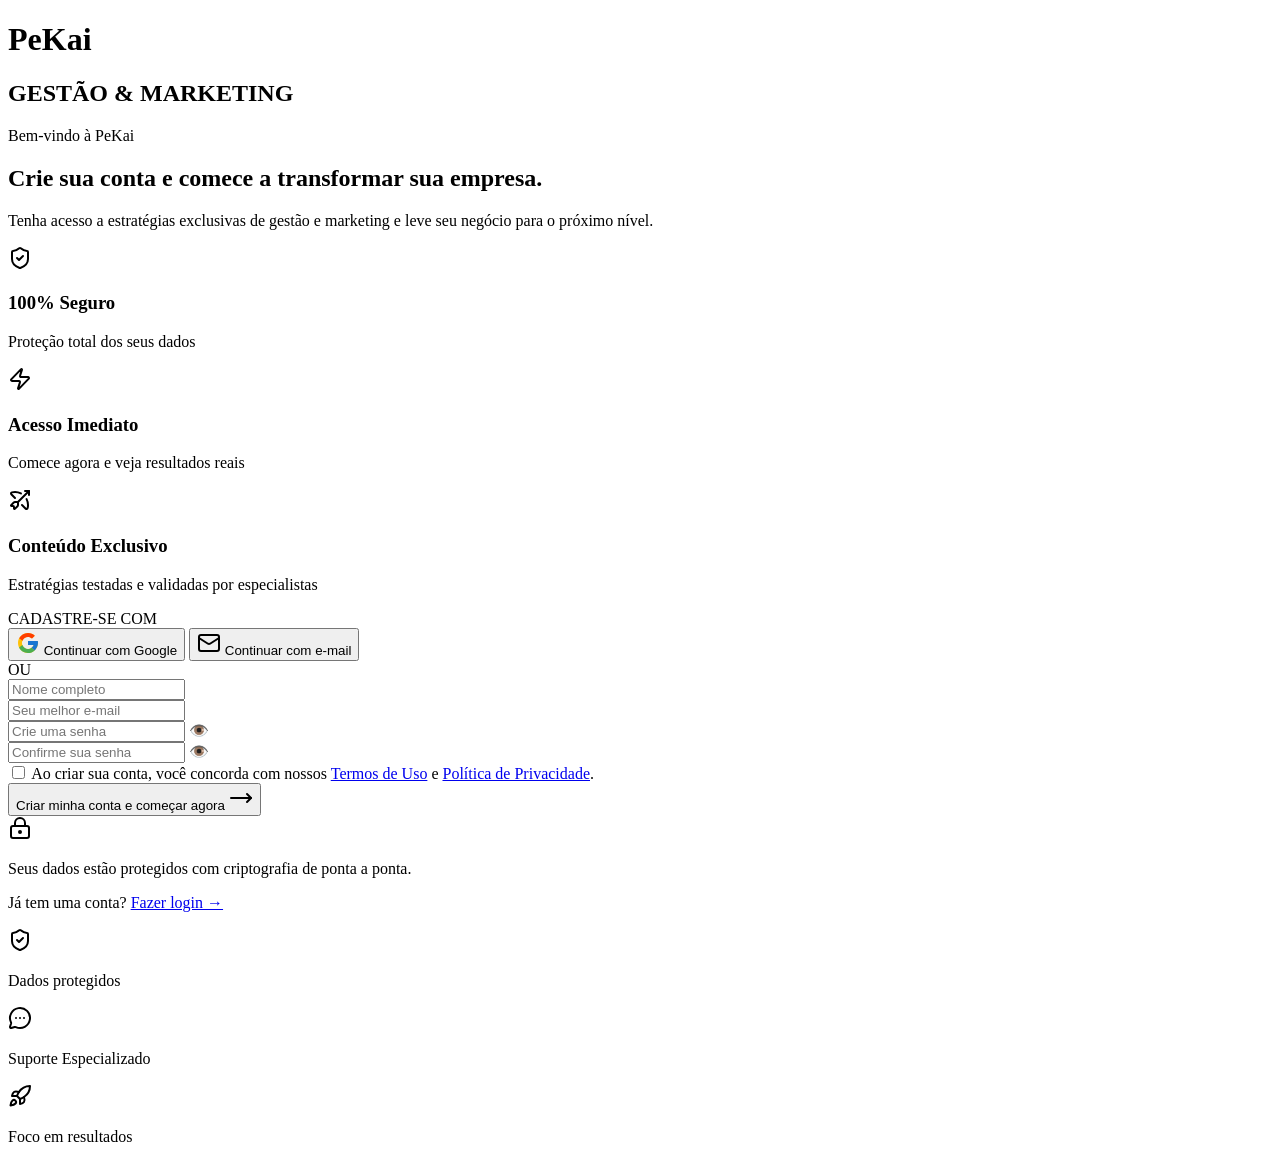
==== index.html @ 98dee1d4 "html quase pronto" ====
<!DOCTYPE html>
<html lang="pt-br">
<head>
    <meta charset="UTF-8">
    <meta name="viewport" content="width=device-width, initial-scale=1.0">
    <title>Pekai</title>
</head>
<body>

<header>

    <h1>PeKai</h1>
    <h2>GESTÃO & MARKETING</h2>

</header>


<main>
    <span>Bem-vindo à PeKai</span>
    
    <h2>Crie sua conta e comece a transformar sua empresa.</h2>
    
    <p>Tenha acesso a estratégias exclusivas de gestão e marketing e leve seu negócio para o próximo nível.</p>
    
    <section>

        <div class="benefict-item">
            <span class="benefict-gold">
                <svg xmlns="http://www.w3.org/2000/svg" width="24" height="24" viewBox="0 0 24 24" fill="none" stroke="currentColor" stroke-width="2" stroke-linecap="round" stroke-linejoin="round" class="lucide lucide-shield-check-icon lucide-shield-check"><path d="M20 13c0 5-3.5 7.5-7.66 8.95a1 1 0 0 1-.67-.01C7.5 20.5 4 18 4 13V6a1 1 0 0 1 1-1c2 0 4.5-1.2 6.24-2.72a1.17 1.17 0 0 1 1.52 0C14.51 3.81 17 5 19 5a1 1 0 0 1 1 1z"/><path d="m9 12 2 2 4-4"/></svg>
            </span>

            <h3>100% Seguro</h3> 
            <p>Proteção total dos seus dados</p>
        </div>

        <div class="divisor-vertical"></div>
        
        <div class="benefict-item">

            <span class="benefict-gold">
                <svg xmlns="http://www.w3.org/2000/svg" width="24" height="24" viewBox="0 0 24 24" fill="none" stroke="currentColor" stroke-width="2" stroke-linecap="round" stroke-linejoin="round" class="lucide lucide-zap-icon lucide-zap"><path d="M4 14a1 1 0 0 1-.78-1.63l9.9-10.2a.5.5 0 0 1 .86.46l-1.92 6.02A1 1 0 0 0 13 10h7a1 1 0 0 1 .78 1.63l-9.9 10.2a.5.5 0 0 1-.86-.46l1.92-6.02A1 1 0 0 0 11 14z"/></svg>
            </span>

            <h3>Acesso Imediato</h3> 
            <p>Comece agora e veja resultados reais</p>
        </div>

        <div class="divisor-vertical"></div>
        
        <div class="benefict-item">
            <span class="benefict-gold">
                <svg xmlns="http://www.w3.org/2000/svg" width="24" height="24" viewBox="0 0 24 24" fill="none" stroke="currentColor" stroke-width="2" stroke-linecap="round" stroke-linejoin="round" class="lucide lucide-bow-arrow-icon lucide-bow-arrow"><path d="M17 3h4v4"/><path d="M18.575 11.082a13 13 0 0 1 1.048 9.027 1.17 1.17 0 0 1-1.914.597L14 17"/><path d="M7 10 3.29 6.29a1.17 1.17 0 0 1 .6-1.91 13 13 0 0 1 9.03 1.05"/><path d="M7 14a1.7 1.7 0 0 0-1.207.5l-2.646 2.646A.5.5 0 0 0 3.5 18H5a1 1 0 0 1 1 1v1.5a.5.5 0 0 0 .854.354L9.5 18.207A1.7 1.7 0 0 0 10 17v-2a1 1 0 0 0-1-1z"/><path d="M9.707 14.293 21 3"/></svg>
            </span>

            <h3>Conteúdo Exclusivo</h3> 
            <p>Estratégias testadas e validadas por especialistas</p>
        </div>

    </section>
    
    <div class="divisor-container">
        <span class="linha-horizontal"></span>
        <span class="texto-divisor">CADASTRE-SE COM</span>
        <span class="linha-horizontal"></span>
    </div>
    
    <div class="botoes-sociais">
        <button class="btn-social">
            <img src="google.svg" alt="Google"> <span>Continuar com Google</span>
        </button>

        <button class="btn-social">
            <span class="icon-email icon-gold">
                <svg xmlns="http://www.w3.org/2000/svg" width="24" height="24" viewBox="0 0 24 24" fill="none" stroke="currentColor" stroke-width="2" stroke-linecap="round" stroke-linejoin="round" class="lucide lucide-mail-icon lucide-mail"><path d="m22 7-8.991 5.727a2 2 0 0 1-2.009 0L2 7"/><rect x="2" y="4" width="20" height="16" rx="2"/></svg>
            </span> 
            
            <span>Continuar com e-mail</span>
        </button>
    </div>
    
    <div class="separador-ou">
        <span>OU</span>
    </div>
        
    <form class="cadastro-form">

        <div class="input-group">
            <span class="input-icon icon-gold">

            </span> <input type="text" placeholder="Nome completo" required>

        </div>

        <div class="input-group">
            <span class="input-icon icon-gold">

            </span> 
            <input type="email" placeholder="Seu melhor e-mail" required>
        </div>

        <div class="input-group">
            <span class="input-icon icon-gold">

            </span>

            <input type="password" placeholder="Crie uma senha" required>
            <span class="password-toggle">👁️</span> </div>

        <div class="input-group">
            <span class="input-icon icon-gold">

            </span>

            <input type="password" placeholder="Confirme sua senha" required>
            <span class="password-toggle">👁️</span>
        </div>

        <div class="terms-group">
            <input type="checkbox" id="termos" required>
            <label for="termos">
                Ao criar sua conta, você concorda com nossos 
                <a href="#">Termos de Uso</a> e <a href="#">Política de Privacidade</a>.
            </label>
        </div>

        <button type="submit" class="btn-principal">
            Criar minha conta e começar agora

            <span class="seta">
                <svg xmlns="http://www.w3.org/2000/svg" width="24" height="24" viewBox="0 0 24 24" fill="none" stroke="currentColor" stroke-width="2" stroke-linecap="round" stroke-linejoin="round" class="lucide lucide-move-right-icon lucide-move-right"><path d="M18 8L22 12L18 16"/><path d="M2 12H22"/></svg>
            </span>

        </button>

    </form>

    <div class="segurança-info">
        <span class="icon-gold">
            <svg xmlns="http://www.w3.org/2000/svg" width="24" height="24" viewBox="0 0 24 24" fill="none" stroke="currentColor" stroke-width="2" stroke-linecap="round" stroke-linejoin="round" class="lucide lucide-lock-keyhole-icon lucide-lock-keyhole"><circle cx="12" cy="16" r="1"/><rect x="3" y="10" width="18" height="12" rx="2"/><path d="M7 10V7a5 5 0 0 1 10 0v3"/></svg>
        </span>

        <p>Seus dados estão protegidos com criptografia de ponta a ponta.</p>
    </div>

    <div class="fazer-login">
        <p>Já tem uma conta? <a href="#">Fazer login →</a></p>
    </div>

<footer class="footer-beneficts">
    <div>
        <span class="footer-gold">
            <svg xmlns="http://www.w3.org/2000/svg" width="24" height="24" viewBox="0 0 24 24" fill="none" stroke="currentColor" stroke-width="2" stroke-linecap="round" stroke-linejoin="round" class="lucide lucide-shield-check-icon lucide-shield-check"><path d="M20 13c0 5-3.5 7.5-7.66 8.95a1 1 0 0 1-.67-.01C7.5 20.5 4 18 4 13V6a1 1 0 0 1 1-1c2 0 4.5-1.2 6.24-2.72a1.17 1.17 0 0 1 1.52 0C14.51 3.81 17 5 19 5a1 1 0 0 1 1 1z"/><path d="m9 12 2 2 4-4"/></svg>
        </span>

        <p>Dados protegidos</p>
    </div>

    <div>
        <span class="footer-gold">
            <svg xmlns="http://www.w3.org/2000/svg" width="24" height="24" viewBox="0 0 24 24" fill="none" stroke="currentColor" stroke-width="2" stroke-linecap="round" stroke-linejoin="round" class="lucide lucide-message-circle-more-icon lucide-message-circle-more"><path d="M2.992 16.342a2 2 0 0 1 .094 1.167l-1.065 3.29a1 1 0 0 0 1.236 1.168l3.413-.998a2 2 0 0 1 1.099.092 10 10 0 1 0-4.777-4.719"/><path d="M8 12h.01"/><path d="M12 12h.01"/><path d="M16 12h.01"/></svg>
        </span>
        
        <p>Suporte Especializado</p>
    </div>
    
    <div>
        <span class="footer-gold">
            <svg xmlns="http://www.w3.org/2000/svg" width="24" height="24" viewBox="0 0 24 24" fill="none" stroke="currentColor" stroke-width="2" stroke-linecap="round" stroke-linejoin="round" class="lucide lucide-rocket-icon lucide-rocket"><path d="M12 15v5s3.03-.55 4-2c1.08-1.62 0-5 0-5"/><path d="M4.5 16.5c-1.5 1.26-2 5-2 5s3.74-.5 5-2c.71-.84.7-2.13-.09-2.91a2.18 2.18 0 0 0-2.91-.09"/><path d="M9 12a22 22 0 0 1 2-3.95A12.88 12.88 0 0 1 22 2c0 2.72-.78 7.5-6 11a22.4 22.4 0 0 1-4 2z"/><path d="M9 12H4s.55-3.03 2-4c1.62-1.08 5 .05 5 .05"/></svg>
        </span>
        
        <p>Foco em resultados</p>
    </div>

</footer>

</body>
</html>
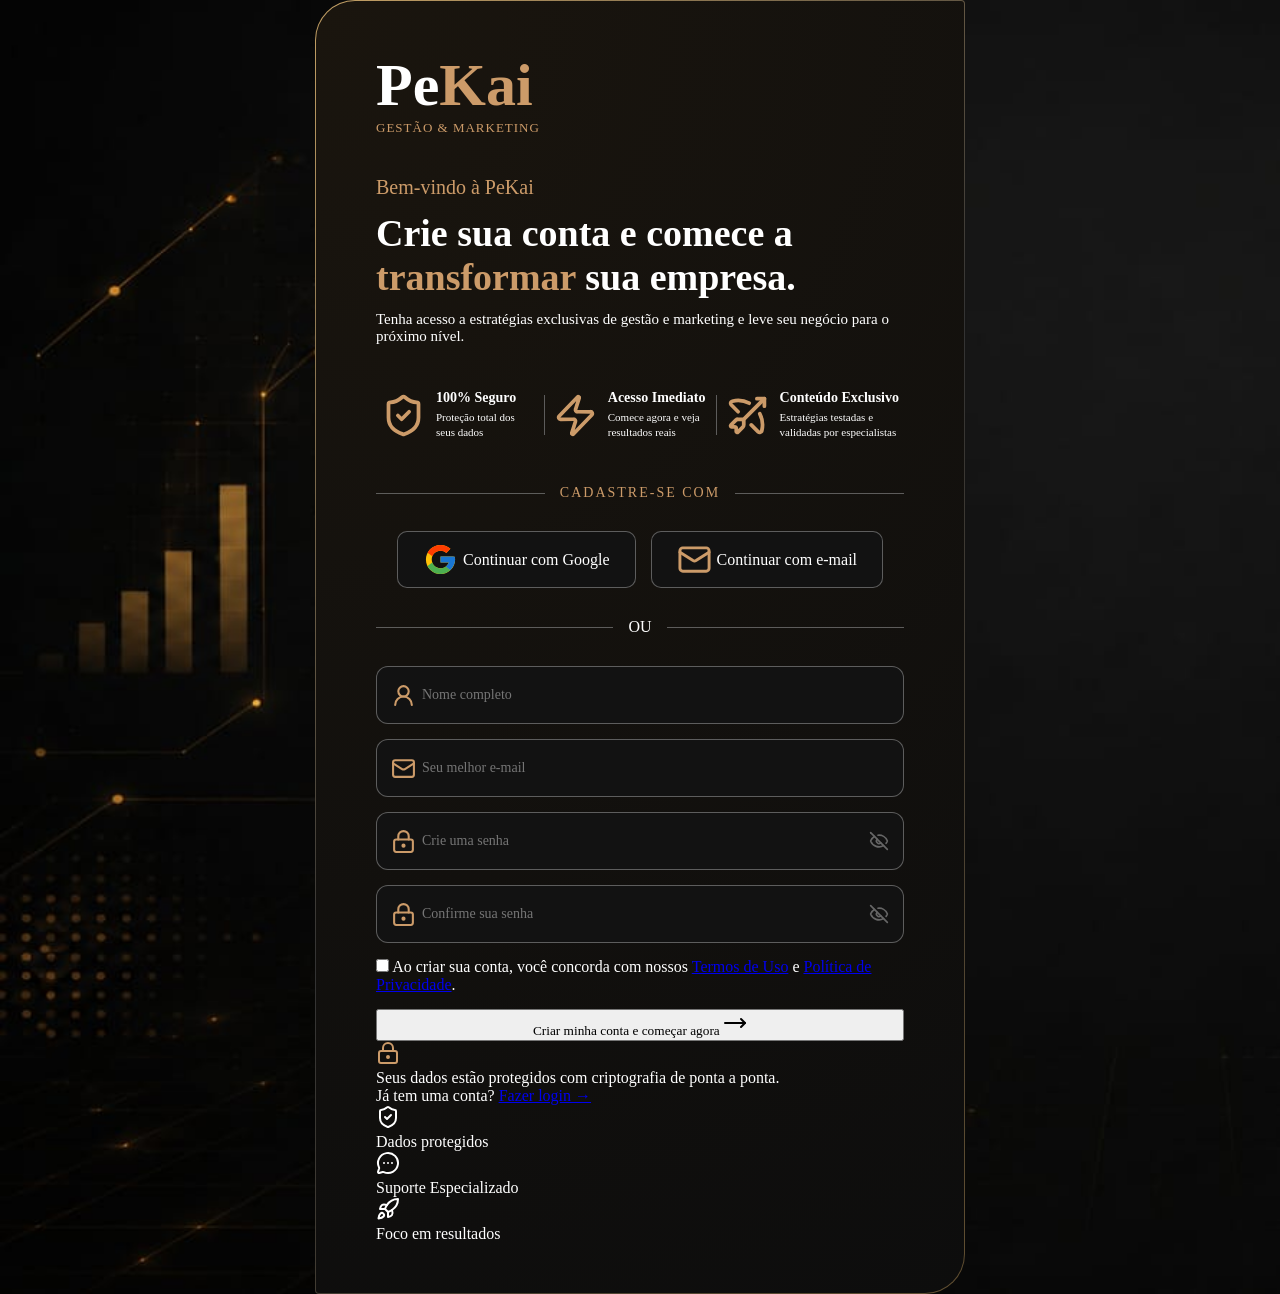
==== commit f93636de: "atualizado" ====
--- a/index.html
+++ b/index.html
@@ -4,33 +4,39 @@
     <meta charset="UTF-8">
     <meta name="viewport" content="width=device-width, initial-scale=1.0">
     <title>Pekai</title>
+    <link rel="stylesheet" href="styles/style.css">
+    <link rel="stylesheet" href="fonts/fonts.css">
 </head>
 <body>
 
-<header>
 
-    <h1>PeKai</h1>
-    <h2>GESTÃO & MARKETING</h2>
-
-</header>
 
 
 <main>
-    <span>Bem-vindo à PeKai</span>
+    <header>
+
+    <h1 class="logo-text">Pe<span class="gold-letter">Kai</span></h1>
+    <p class="logo-subtitle">GESTÃO & MARKETING</p>
+
+    </header>
+
+    <span class="gold-letter welcome">Bem-vindo à PeKai</span>
     
-    <h2>Crie sua conta e comece a transformar sua empresa.</h2>
+    <h2 class="title-2">Crie sua conta e comece a <span class="gold-letter">transformar</span> sua empresa.</h2>
     
-    <p>Tenha acesso a estratégias exclusivas de gestão e marketing e leve seu negócio para o próximo nível.</p>
+    <p class="mini-p">Tenha acesso a estratégias exclusivas de gestão e marketing e leve seu negócio para o próximo nível.</p>
     
     <section>
 
         <div class="benefict-item">
             <span class="benefict-gold">
-                <svg xmlns="http://www.w3.org/2000/svg" width="24" height="24" viewBox="0 0 24 24" fill="none" stroke="currentColor" stroke-width="2" stroke-linecap="round" stroke-linejoin="round" class="lucide lucide-shield-check-icon lucide-shield-check"><path d="M20 13c0 5-3.5 7.5-7.66 8.95a1 1 0 0 1-.67-.01C7.5 20.5 4 18 4 13V6a1 1 0 0 1 1-1c2 0 4.5-1.2 6.24-2.72a1.17 1.17 0 0 1 1.52 0C14.51 3.81 17 5 19 5a1 1 0 0 1 1 1z"/><path d="m9 12 2 2 4-4"/></svg>
+                <svg xmlns="http://www.w3.org/2000/svg" viewBox="0 0 24 24" fill="none" stroke="currentColor" stroke-width="2" stroke-linecap="round" stroke-linejoin="round" class="lucide lucide-shield-check-icon lucide-shield-check"><path d="M20 13c0 5-3.5 7.5-7.66 8.95a1 1 0 0 1-.67-.01C7.5 20.5 4 18 4 13V6a1 1 0 0 1 1-1c2 0 4.5-1.2 6.24-2.72a1.17 1.17 0 0 1 1.52 0C14.51 3.81 17 5 19 5a1 1 0 0 1 1 1z"/><path d="m9 12 2 2 4-4"/></svg>
             </span>
 
-            <h3>100% Seguro</h3> 
-            <p>Proteção total dos seus dados</p>
+            <div class="benefic-column">
+                <h3 class="benefict-h3">100% Seguro</h3>
+                <p class="benefict-p">Proteção total dos seus dados</p>
+            </div>
         </div>
 
         <div class="divisor-vertical"></div>
@@ -38,29 +44,33 @@
         <div class="benefict-item">
 
             <span class="benefict-gold">
-                <svg xmlns="http://www.w3.org/2000/svg" width="24" height="24" viewBox="0 0 24 24" fill="none" stroke="currentColor" stroke-width="2" stroke-linecap="round" stroke-linejoin="round" class="lucide lucide-zap-icon lucide-zap"><path d="M4 14a1 1 0 0 1-.78-1.63l9.9-10.2a.5.5 0 0 1 .86.46l-1.92 6.02A1 1 0 0 0 13 10h7a1 1 0 0 1 .78 1.63l-9.9 10.2a.5.5 0 0 1-.86-.46l1.92-6.02A1 1 0 0 0 11 14z"/></svg>
+                <svg xmlns="http://www.w3.org/2000/svg"viewBox="0 0 24 24" fill="none" stroke="currentColor" stroke-width="2" stroke-linecap="round" stroke-linejoin="round" class="lucide lucide-zap-icon lucide-zap"><path d="M4 14a1 1 0 0 1-.78-1.63l9.9-10.2a.5.5 0 0 1 .86.46l-1.92 6.02A1 1 0 0 0 13 10h7a1 1 0 0 1 .78 1.63l-9.9 10.2a.5.5 0 0 1-.86-.46l1.92-6.02A1 1 0 0 0 11 14z"/></svg>
             </span>
 
-            <h3>Acesso Imediato</h3> 
-            <p>Comece agora e veja resultados reais</p>
+            <div class="benefict-column">
+                <h3 class="benefict-h3">Acesso Imediato</h3>
+                <p class="benefict-p">Comece agora e veja resultados reais</p>
+            </div>
         </div>
 
         <div class="divisor-vertical"></div>
         
         <div class="benefict-item">
             <span class="benefict-gold">
-                <svg xmlns="http://www.w3.org/2000/svg" width="24" height="24" viewBox="0 0 24 24" fill="none" stroke="currentColor" stroke-width="2" stroke-linecap="round" stroke-linejoin="round" class="lucide lucide-bow-arrow-icon lucide-bow-arrow"><path d="M17 3h4v4"/><path d="M18.575 11.082a13 13 0 0 1 1.048 9.027 1.17 1.17 0 0 1-1.914.597L14 17"/><path d="M7 10 3.29 6.29a1.17 1.17 0 0 1 .6-1.91 13 13 0 0 1 9.03 1.05"/><path d="M7 14a1.7 1.7 0 0 0-1.207.5l-2.646 2.646A.5.5 0 0 0 3.5 18H5a1 1 0 0 1 1 1v1.5a.5.5 0 0 0 .854.354L9.5 18.207A1.7 1.7 0 0 0 10 17v-2a1 1 0 0 0-1-1z"/><path d="M9.707 14.293 21 3"/></svg>
+                <svg xmlns="http://www.w3.org/2000/svg"viewBox="0 0 24 24" fill="none" stroke="currentColor" stroke-width="2" stroke-linecap="round" stroke-linejoin="round" class="lucide lucide-bow-arrow-icon lucide-bow-arrow"><path d="M17 3h4v4"/><path d="M18.575 11.082a13 13 0 0 1 1.048 9.027 1.17 1.17 0 0 1-1.914.597L14 17"/><path d="M7 10 3.29 6.29a1.17 1.17 0 0 1 .6-1.91 13 13 0 0 1 9.03 1.05"/><path d="M7 14a1.7 1.7 0 0 0-1.207.5l-2.646 2.646A.5.5 0 0 0 3.5 18H5a1 1 0 0 1 1 1v1.5a.5.5 0 0 0 .854.354L9.5 18.207A1.7 1.7 0 0 0 10 17v-2a1 1 0 0 0-1-1z"/><path d="M9.707 14.293 21 3"/></svg>
             </span>
 
-            <h3>Conteúdo Exclusivo</h3> 
-            <p>Estratégias testadas e validadas por especialistas</p>
+            <div class="benefict-column">
+                <h3 class="benefict-h3">Conteúdo Exclusivo</h3>
+                <p class="benefict-p">Estratégias testadas e validadas por especialistas</p>
+            </div>
         </div>
 
     </section>
     
     <div class="divisor-container">
         <span class="linha-horizontal"></span>
-        <span class="texto-divisor">CADASTRE-SE COM</span>
+        <span class="texto-divisor gold-letter">CADASTRE-SE COM</span>
         <span class="linha-horizontal"></span>
     </div>
     
@@ -71,48 +81,57 @@
 
         <button class="btn-social">
             <span class="icon-email icon-gold">
-                <svg xmlns="http://www.w3.org/2000/svg" width="24" height="24" viewBox="0 0 24 24" fill="none" stroke="currentColor" stroke-width="2" stroke-linecap="round" stroke-linejoin="round" class="lucide lucide-mail-icon lucide-mail"><path d="m22 7-8.991 5.727a2 2 0 0 1-2.009 0L2 7"/><rect x="2" y="4" width="20" height="16" rx="2"/></svg>
+                <svg xmlns="http://www.w3.org/2000/svg"viewBox="0 0 24 24" fill="none" stroke="currentColor" stroke-width="2" stroke-linecap="round" stroke-linejoin="round" class="lucide lucide-mail-icon lucide-mail"><path d="m22 7-8.991 5.727a2 2 0 0 1-2.009 0L2 7"/><rect x="2" y="4" width="20" height="16" rx="2"/></svg>
             </span> 
             
             <span>Continuar com e-mail</span>
         </button>
     </div>
     
-    <div class="separador-ou">
+    <div class="divisor-container">
+        <span class="linha-horizontal"></span>
         <span>OU</span>
+        <span class="linha-horizontal"></span>
     </div>
         
     <form class="cadastro-form">
 
         <div class="input-group">
             <span class="input-icon icon-gold">
+                <svg xmlns="http://www.w3.org/2000/svg" width="24" height="24" viewBox="0 0 24 24" fill="none" stroke="currentColor" stroke-width="2" stroke-linecap="round" stroke-linejoin="round" class="lucide lucide-user-round-icon lucide-user-round"><circle cx="12" cy="8" r="5"/><path d="M20 21a8 8 0 0 0-16 0"/></svg>
+            </span>
 
-            </span> <input type="text" placeholder="Nome completo" required>
+            <input type="text" placeholder="Nome completo" required>
 
         </div>
 
         <div class="input-group">
             <span class="input-icon icon-gold">
+                <svg xmlns="http://www.w3.org/2000/svg"viewBox="0 0 24 24" fill="none" stroke="currentColor" stroke-width="2" stroke-linecap="round" stroke-linejoin="round" class="lucide lucide-mail-icon lucide-mail"><path d="m22 7-8.991 5.727a2 2 0 0 1-2.009 0L2 7"/><rect x="2" y="4" width="20" height="16" rx="2"/></svg>
+            </span> 
 
-            </span> 
             <input type="email" placeholder="Seu melhor e-mail" required>
         </div>
 
         <div class="input-group">
             <span class="input-icon icon-gold">
-
+                <svg xmlns="http://www.w3.org/2000/svg" width="24" height="24" viewBox="0 0 24 24" fill="none" stroke="currentColor" stroke-width="2" stroke-linecap="round" stroke-linejoin="round" class="lucide lucide-lock-keyhole-icon lucide-lock-keyhole"><circle cx="12" cy="16" r="1"/><rect x="3" y="10" width="18" height="12" rx="2"/><path d="M7 10V7a5 5 0 0 1 10 0v3"/></svg>
             </span>
 
             <input type="password" placeholder="Crie uma senha" required>
-            <span class="password-toggle">👁️</span> </div>
+            <span class="password-toggle">
+                <svg xmlns="http://www.w3.org/2000/svg" width="24" height="24" viewBox="0 0 24 24" fill="none" stroke="currentColor" stroke-width="2" stroke-linecap="round" stroke-linejoin="round" class="lucide lucide-eye-off-icon lucide-eye-off"><path d="M10.733 5.076a10.744 10.744 0 0 1 11.205 6.575 1 1 0 0 1 0 .696 10.747 10.747 0 0 1-1.444 2.49"/><path d="M14.084 14.158a3 3 0 0 1-4.242-4.242"/><path d="M17.479 17.499a10.75 10.75 0 0 1-15.417-5.151 1 1 0 0 1 0-.696 10.75 10.75 0 0 1 4.446-5.143"/><path d="m2 2 20 20"/></svg>
+            </span> </div>
 
         <div class="input-group">
             <span class="input-icon icon-gold">
-
+                <svg xmlns="http://www.w3.org/2000/svg" width="24" height="24" viewBox="0 0 24 24" fill="none" stroke="currentColor" stroke-width="2" stroke-linecap="round" stroke-linejoin="round" class="lucide lucide-lock-keyhole-icon lucide-lock-keyhole"><circle cx="12" cy="16" r="1"/><rect x="3" y="10" width="18" height="12" rx="2"/><path d="M7 10V7a5 5 0 0 1 10 0v3"/></svg>
             </span>
 
             <input type="password" placeholder="Confirme sua senha" required>
-            <span class="password-toggle">👁️</span>
+            <span class="password-toggle">
+                <svg xmlns="http://www.w3.org/2000/svg" width="24" height="24" viewBox="0 0 24 24" fill="none" stroke="currentColor" stroke-width="2" stroke-linecap="round" stroke-linejoin="round" class="lucide lucide-eye-off-icon lucide-eye-off"><path d="M10.733 5.076a10.744 10.744 0 0 1 11.205 6.575 1 1 0 0 1 0 .696 10.747 10.747 0 0 1-1.444 2.49"/><path d="M14.084 14.158a3 3 0 0 1-4.242-4.242"/><path d="M17.479 17.499a10.75 10.75 0 0 1-15.417-5.151 1 1 0 0 1 0-.696 10.75 10.75 0 0 1 4.446-5.143"/><path d="m2 2 20 20"/></svg>
+            </span>
         </div>
 
         <div class="terms-group">
--- a/styles/style.css
+++ b/styles/style.css
@@ -0,0 +1,223 @@
+@charset "UTF-8";
+
+* {
+    margin: 0;
+    padding: 0;
+    box-sizing: border-box;
+    font-family: Inter;
+}
+
+body {
+    background-color: #090909;
+    color: white;
+    background-image: url(../images/background/WhatsApp\ Image\ 2026-05-12\ at\ 19.36.59.jpeg);
+    background-size: cover;
+    background-repeat: no-repeat;
+}
+
+header {
+    text-align: left;
+    margin-bottom: 40px;
+}
+
+.logo-text{
+    font-size: 60px;
+}
+
+.logo-subtitle{
+    font-size: 13px;
+    color: #CC9B69;
+    letter-spacing: 1px;
+}
+
+.gold-letter{
+    color: #CC9B69;
+}
+
+.welcome{
+    display: block;
+    margin-bottom: 12px;
+    font-size: 20px;
+}
+
+.title-2{
+    font-size: 38px;
+    margin-bottom: 12px;
+}
+
+.mini-p{
+    font-size: 15px;
+}
+
+main {
+    width: 100%;
+    max-width: 650px;
+    background: 
+        radial-gradient(circle at top left, #1a150e, #0d0d0d) padding-box, 
+        linear-gradient(135deg, #C5A165, #333, #614f31) border-box;
+    position: relative;
+    border: 1px solid transparent;
+    border-radius: 40px 4px 40px 4px;
+    margin: auto;
+    padding: 50px 60px;
+    /*#C5A165, #333, #614f31*/
+}
+
+section {
+    display: flex;
+    flex-direction: row;
+    justify-content: center;
+    align-items: center;
+    margin: 35px 0;
+    padding: 10px 0;
+    width: 100%;
+}
+
+.benefict-column {
+    display: flex;
+    flex-direction: column;
+}
+
+.benefict-h3 {
+    font-size: 14px;
+    white-space: nowrap;
+    margin-bottom: 4px;
+}
+
+.benefict-p {
+    font-size: 11px;
+    line-height: 15px;
+    max-width: 120px;
+}
+
+.benefict-item {
+    display: flex;
+    align-items: center;
+    padding: 0 5px;
+    gap: 10px;
+}
+
+.benefict-gold svg {
+    width: 45px;
+    height: 45px;
+    display: block;
+    color: #CC9B69;
+    flex-shrink: 0;
+}
+
+.divisor-vertical {
+    width: 1px;
+    height: 40px;
+    background-color: #7e7e7eb0;
+    margin: 0px 3px;
+    flex-shrink: 0; /* Garante que a linha não suma */
+}
+
+.divisor-container {
+    display: flex;
+    align-items: center;
+    justify-content: center;
+    gap: 15px;
+    margin: 30px 0px;
+}
+
+.linha-horizontal {
+    flex: 1;
+    height: 0.5px;
+    background-color: #7e7e7eb0;
+}
+
+.texto-divisor {
+    font-size: 14px;
+    letter-spacing: 2px;
+}
+
+.botoes-sociais {
+    display: flex;
+    align-items: center;
+    justify-content: center;
+    gap: 15px;
+    margin-bottom: 25px;
+}
+
+.btn-social {
+    display: flex;
+    align-items: center;
+    justify-content: center;
+    background-color: #121212;
+    color: white;
+    padding: 10px 25px;
+    border: 1px solid #7e7e7eb0;
+    border-radius: 10px;
+    cursor: pointer;
+    gap: 5px;
+}
+
+.btn-social img, .btn-social svg {
+    width: 35px;
+    height: 35px;
+    display: block;
+    flex-shrink: 0;
+}
+
+.btn-social span {
+    font-size: 16px;
+}
+
+.icon-gold {
+    color: #CC9B69;
+}
+
+.cadastro-form {
+    display: flex;
+    flex-direction: column;
+    gap: 15px; /* Espaço entre cada campo de preenchimento */
+}
+
+.input-group {
+    position: relative;
+    display: flex;
+    align-items: center;
+}
+
+.input-group input {
+    width: 100%;
+    padding: 20px 15px 20px 45px;
+    background-color: #121212;
+    border: 1px solid #7e7e7eb0;
+    border-radius: 10px;
+    border-radius: 12px;
+    color: white;
+    font-size: 14px;
+    outline: none;
+    transition: 0.3s;
+}
+
+.input-icon {
+    position: absolute;
+    left: 15px;
+    color: #CC9B69;
+    display: flex;
+    align-items: center;
+    pointer-events: none;
+}
+
+.input-icon svg {
+    width: 25px;
+    height: 25px;
+}
+
+.password-toggle {
+    position: absolute;
+    right: 15px; /* Fixa na direita */
+    color: #666; /* Cor mais discreta, ou use #CC9B69 se quiser dourado */
+    display: flex;
+    align-items: center;
+    cursor: pointer; /* Já deixa o gatilho pro clique futuro */
+}
+
+.password-toggle svg {
+    width: 20px;
+    height: 20px;
+    transition: 0.3s;
+}
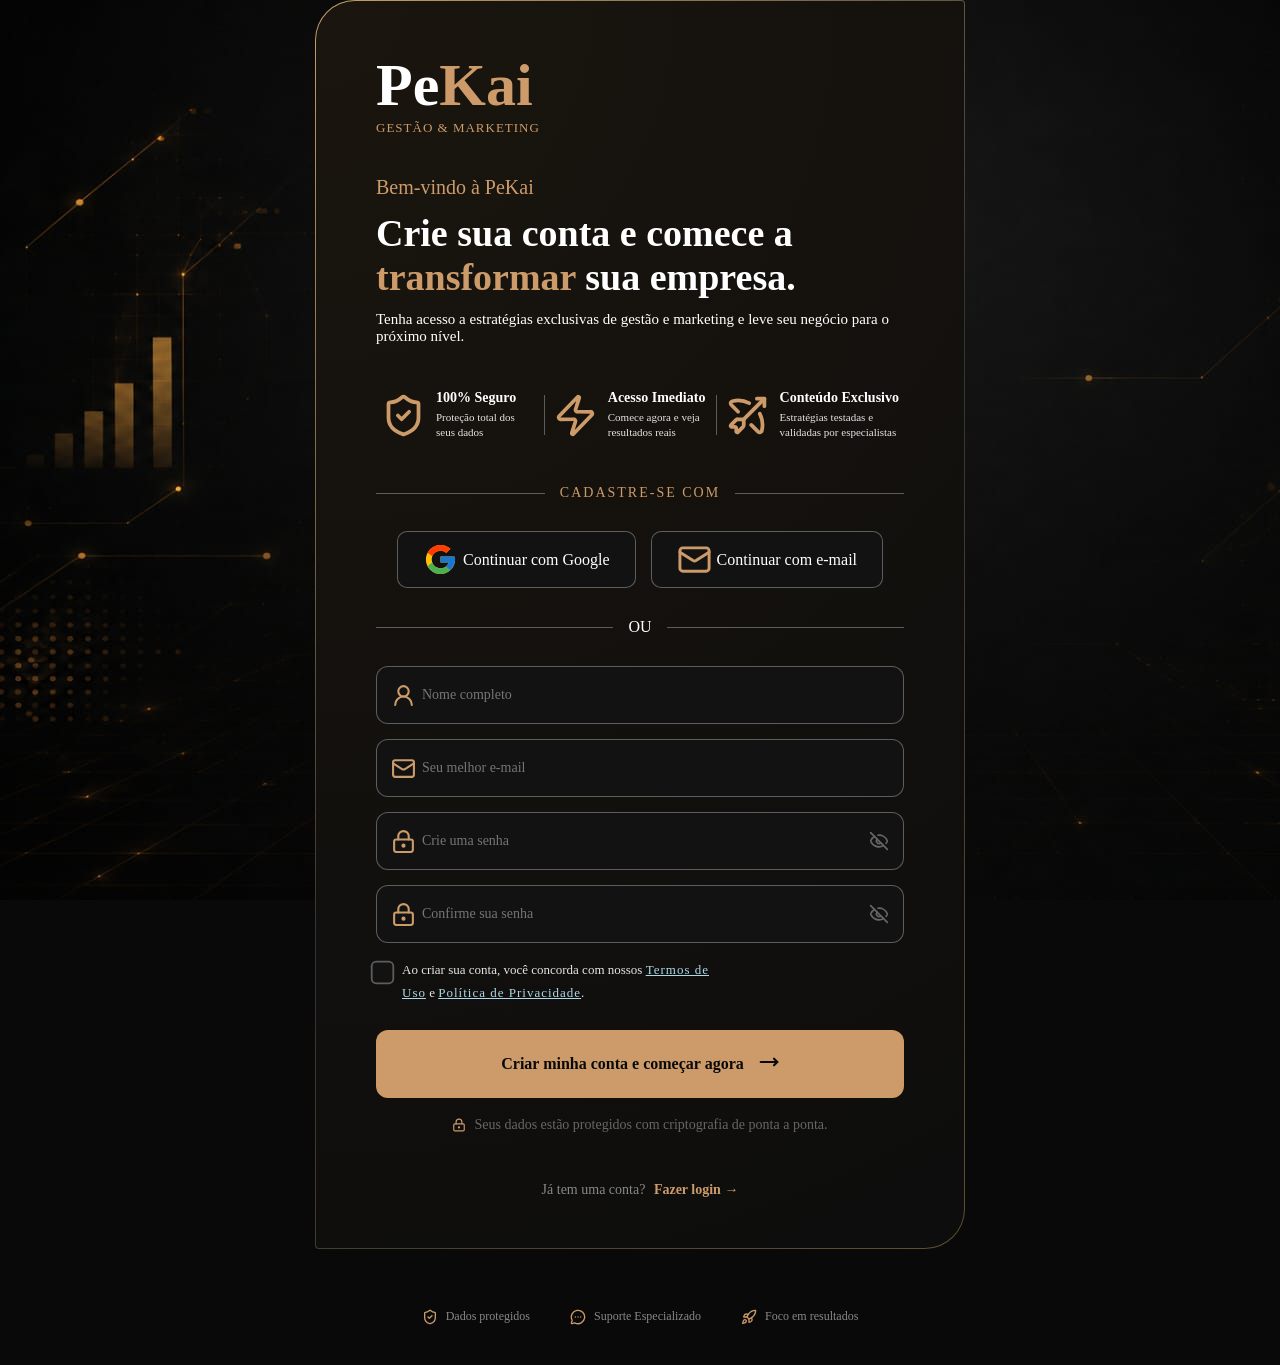
==== commit 54ec524c: "terminei o css." ====
--- a/index.html
+++ b/index.html
@@ -6,11 +6,9 @@
     <title>Pekai</title>
     <link rel="stylesheet" href="styles/style.css">
     <link rel="stylesheet" href="fonts/fonts.css">
+    <link rel="stylesheet" href="styles/media.css">
 </head>
 <body>
-
-
-
 
 <main>
     <header>
@@ -143,7 +141,7 @@
         </div>
 
         <button type="submit" class="btn-principal">
-            Criar minha conta e começar agora
+            <span>Criar minha conta e começar agora</span>
 
             <span class="seta">
                 <svg xmlns="http://www.w3.org/2000/svg" width="24" height="24" viewBox="0 0 24 24" fill="none" stroke="currentColor" stroke-width="2" stroke-linecap="round" stroke-linejoin="round" class="lucide lucide-move-right-icon lucide-move-right"><path d="M18 8L22 12L18 16"/><path d="M2 12H22"/></svg>
@@ -153,7 +151,7 @@
 
     </form>
 
-    <div class="segurança-info">
+    <div class="seguranca-info">
         <span class="icon-gold">
             <svg xmlns="http://www.w3.org/2000/svg" width="24" height="24" viewBox="0 0 24 24" fill="none" stroke="currentColor" stroke-width="2" stroke-linecap="round" stroke-linejoin="round" class="lucide lucide-lock-keyhole-icon lucide-lock-keyhole"><circle cx="12" cy="16" r="1"/><rect x="3" y="10" width="18" height="12" rx="2"/><path d="M7 10V7a5 5 0 0 1 10 0v3"/></svg>
         </span>
@@ -164,6 +162,8 @@
     <div class="fazer-login">
         <p>Já tem uma conta? <a href="#">Fazer login →</a></p>
     </div>
+
+</main>
 
 <footer class="footer-beneficts">
     <div>
--- a/styles/style.css
+++ b/styles/style.css
@@ -13,6 +13,7 @@
     background-image: url(../images/background/WhatsApp\ Image\ 2026-05-12\ at\ 19.36.59.jpeg);
     background-size: cover;
     background-repeat: no-repeat;
+    background-attachment: fixed;
 }
 
 header {
@@ -88,6 +89,7 @@
     font-size: 11px;
     line-height: 15px;
     max-width: 120px;
+    color: #e5e5e5;
 }
 
 .benefict-item {
@@ -171,7 +173,7 @@
 .cadastro-form {
     display: flex;
     flex-direction: column;
-    gap: 15px; /* Espaço entre cada campo de preenchimento */
+    gap: 15px; 
 }
 
 .input-group {
@@ -220,4 +222,208 @@
     width: 20px;
     height: 20px;
     transition: 0.3s;
-}+}
+
+.terms-group {
+    display: flex;
+    align-items: flex-start;
+}
+
+.terms-group input[type="checkbox"] {
+    transform: scale(1.8);
+    margin-top: 8px;
+    margin-right: 13px;
+    accent-color: #121212;
+    appearance: none;
+    width: 13px;
+    height: 13px;
+    background-color: #121212;
+    border: 1px solid #7e7e7eb0;
+    border-radius: 3px;
+
+    display: inline-block;
+    position: relative;
+    cursor: pointer;
+    flex-shrink: 0;
+    transition: 0.2s;
+}
+
+.terms-group input[type="checkbox"]:checked {
+    background-color: #333; /* Fundo muda levemente ao marcar */
+    border-color: #888;
+}
+
+.terms-group input[type="checkbox"]:checked::after {
+    content: '✔';
+    position: absolute;
+    top: 50%;
+    left: 50%;
+    transform: translate(-50%, -50%);
+    color: #fff;
+    font-size: 11px;
+}
+
+.terms-group label {
+    display: block;
+    max-width: 330px;
+    font-size: 13px;
+    line-height: 1.8;
+    color: #e5e5e5;
+}
+
+.terms-group a {
+    color: lightblue;
+    letter-spacing: 1px;
+}
+
+.btn-principal {
+    width: 100%;
+    padding: 22px 16px;
+    background-color: #CC9B69;
+    color: #090909;
+    border: none;
+    border-radius: 12px;
+    font-size: 16px;
+    font-weight: 700;
+    cursor: pointer;
+    
+    display: flex;
+    align-items: center;
+    justify-content: center;
+    gap: 15px;                 
+    
+    margin-top: 10px;
+    transition: all 0.3s ease;
+}
+
+.btn-principal:hover {
+    background-color: #b38a5a; 
+    transform: translateY(-2px);
+    box-shadow: 0 5px 15px rgba(204, 155, 105, 0.2);
+}
+
+.btn-principal .seta svg {
+    width: 20px;
+    height: 20px;
+    stroke-width: 2.5px; 
+}
+
+.seguranca-info {
+    display: flex;
+    align-items: center;
+    justify-content: center;
+    gap: 8px;
+    margin: 20px 0;
+    margin-bottom: 50px;
+    color: #666;
+    font-size: 12px;
+}
+
+.seguranca-info p {
+    font-size: 14px;
+    margin: 0;
+    line-height: 14px; 
+}
+
+.seguranca-info svg {
+    width: 14px;
+    height: 14px;
+    color: #CC9B69;
+    display: block;
+}
+
+.fazer-login {
+    text-align: center;
+    margin: 10px 0 0px 0;
+    font-size: 14px;
+    color: #888;
+}
+
+.fazer-login a {
+    color: #CC9B69;
+    text-decoration: none;
+    font-weight: 600;
+    margin-left: 5px;
+}
+
+.fazer-login a:hover {
+    text-decoration: underline;
+}
+
+.footer-beneficts {
+    display: flex;
+    justify-content: center;
+    align-items: center;
+    gap: 40px;
+    width: 100%;
+    max-width: 650px;
+    margin: 40px auto 20px auto;
+    padding: 20px;
+}
+
+.footer-beneficts div {
+    display: flex;
+    align-items: center;
+    gap: 8px;
+}
+
+.footer-gold {
+    display: flex;
+    align-items: center;
+    color: #CC9B69;
+    flex-shrink: 0;
+}
+
+.footer-gold svg {
+    width: 16px;
+    height: 16px;
+}
+
+.footer-beneficts p {
+    font-size: 12px;
+    color: #888;
+    margin: 0;
+    white-space: nowrap;
+}
+
+/*animações*/
+
+/* --- ANIMAÇÕES BASE DE TRANSIÇÃO --- */
+.btn-social, 
+.terms-group input[type="checkbox"], 
+.terms-group a, 
+.fazer-login a {
+    transition: all 0.25s cubic-bezier(0.4, 0, 0.2, 1);
+}
+
+/* --- HOVER: BOTÕES SOCIAIS (Google e E-mail) --- */
+.btn-social:hover {
+    background-color: #1a1a1a; /* Clarea levemente o fundo */
+    border-color: #CC9B69; /* A borda assume o tom dourado */
+    transform: translateY(-2px); /* Pequeno salto para cima */
+    box-shadow: 0 4px 12px rgba(204, 155, 105, 0.1); /* Brilho dourado sutil no fundo */
+}
+
+.btn-social:active {
+    transform: translateY(0); /* Efeito de clique físico ao pressionar */
+}
+
+/* --- HOVER: CAIXA DE MARCAR (Checkbox dos Termos) --- */
+.terms-group input[type="checkbox"]:hover {
+    border-color: #CC9B69; /* Borda fica dourada ao passar o mouse */
+    box-shadow: 0 0 8px rgba(204, 155, 105, 0.2); /* Brilho dourado em volta */
+}
+
+/* --- HOVER: LINKS DOS TERMOS --- */
+.terms-group a:hover {
+    color: #57b3ff; /* Transiciona do lightblue original para um azul mais vivo */
+    text-decoration: underline;
+    text-shadow: 0 0 5px rgba(87, 179, 255, 0.3); /* Efeito de leve brilho neon */
+}
+
+.fazer-login a:hover {
+    color: #e5b88a; 
+    letter-spacing: 0.5px; 
+    text-decoration: none;
+}
+
--- a/styles/media.css
+++ b/styles/media.css
@@ -0,0 +1,62 @@
+@media (max-width: 600px) {
+    .footer-beneficts {
+        flex-direction: column;
+        gap: 15px;
+        text-align: center;
+    }
+}
+
+@media (max-width: 620px) {
+    main {
+        border: none;
+        border-radius: 0;
+        padding: 40px 20px; 
+    }
+}
+
+@media (max-width: 600px) {
+
+    .logo-text, .logo-subtitle {
+        text-align: center;
+    }
+
+    .welcome {
+        display: none;
+    }
+
+    .footer-beneficts {
+        flex-direction: column;
+        gap: 15px;
+        text-align: center;
+    }
+    .footer-beneficts p {
+        white-space: normal; 
+    }
+}
+
+@media (max-width: 522px) {
+
+    .title-2 {
+        margin: 30px 0px 15px 0px;
+    }
+    section {
+        flex-direction: column; 
+        align-items: flex-start; 
+        gap: 20px;
+        margin: 50px 0;
+        padding: 0 10px;
+    }
+
+    .benefict-item {
+        width: 100%;
+        padding: 0;
+    }
+
+    .benefict-p {
+        max-width: 100%; 
+    }
+
+    .divisor-vertical {
+        display: none; 
+    }
+}
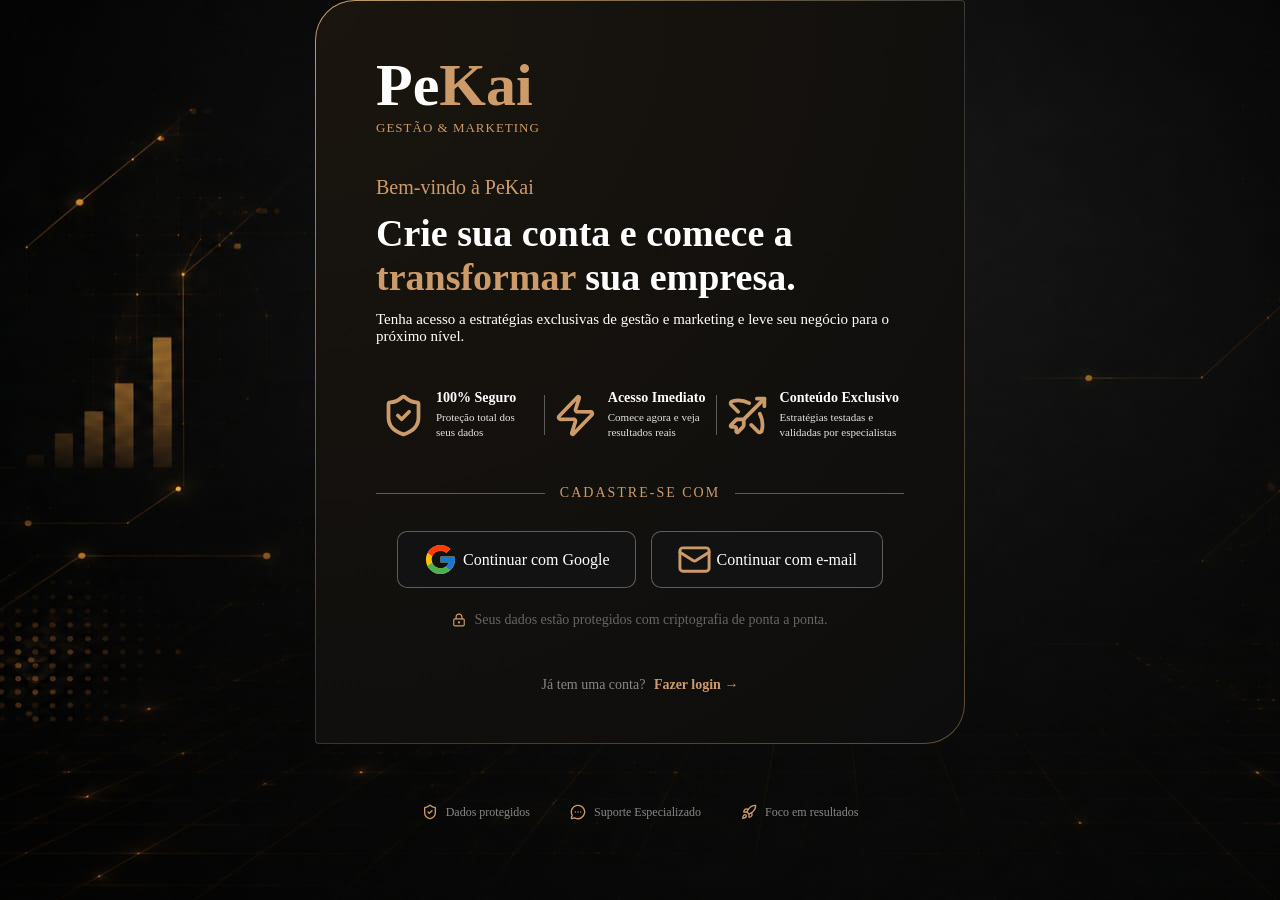
==== commit 23b3ae8f: "muitas coisas" ====
--- a/index.html
+++ b/index.html
@@ -77,7 +77,7 @@
             <img src="google.svg" alt="Google"> <span>Continuar com Google</span>
         </button>
 
-        <button class="btn-social">
+        <button class="btn-social" id="btn-show-email">
             <span class="icon-email icon-gold">
                 <svg xmlns="http://www.w3.org/2000/svg"viewBox="0 0 24 24" fill="none" stroke="currentColor" stroke-width="2" stroke-linecap="round" stroke-linejoin="round" class="lucide lucide-mail-icon lucide-mail"><path d="m22 7-8.991 5.727a2 2 0 0 1-2.009 0L2 7"/><rect x="2" y="4" width="20" height="16" rx="2"/></svg>
             </span> 
@@ -85,14 +85,8 @@
             <span>Continuar com e-mail</span>
         </button>
     </div>
-    
-    <div class="divisor-container">
-        <span class="linha-horizontal"></span>
-        <span>OU</span>
-        <span class="linha-horizontal"></span>
-    </div>
-        
-    <form class="cadastro-form">
+
+    <form class="cadastro-form" id="form-cadastro" style="display: none;">
 
         <div class="input-group">
             <span class="input-icon icon-gold">
@@ -112,25 +106,30 @@
         </div>
 
         <div class="input-group">
-            <span class="input-icon icon-gold">
-                <svg xmlns="http://www.w3.org/2000/svg" width="24" height="24" viewBox="0 0 24 24" fill="none" stroke="currentColor" stroke-width="2" stroke-linecap="round" stroke-linejoin="round" class="lucide lucide-lock-keyhole-icon lucide-lock-keyhole"><circle cx="12" cy="16" r="1"/><rect x="3" y="10" width="18" height="12" rx="2"/><path d="M7 10V7a5 5 0 0 1 10 0v3"/></svg>
-            </span>
+    <span class="input-icon icon-gold">
+        <svg xmlns="http://www.w3.org/2000/svg" width="24" height="24" viewBox="0 0 24 24" fill="none" stroke="currentColor" stroke-width="2" stroke-linecap="round" stroke-linejoin="round" class="lucide lucide-lock-keyhole"><circle cx="12" cy="16" r="1"/><rect x="3" y="10" width="18" height="12" rx="2"/><path d="M7 10V7a5 5 0 0 1 10 0v3"/></svg>
+    </span>
 
-            <input type="password" placeholder="Crie uma senha" required>
-            <span class="password-toggle">
-                <svg xmlns="http://www.w3.org/2000/svg" width="24" height="24" viewBox="0 0 24 24" fill="none" stroke="currentColor" stroke-width="2" stroke-linecap="round" stroke-linejoin="round" class="lucide lucide-eye-off-icon lucide-eye-off"><path d="M10.733 5.076a10.744 10.744 0 0 1 11.205 6.575 1 1 0 0 1 0 .696 10.747 10.747 0 0 1-1.444 2.49"/><path d="M14.084 14.158a3 3 0 0 1-4.242-4.242"/><path d="M17.479 17.499a10.75 10.75 0 0 1-15.417-5.151 1 1 0 0 1 0-.696 10.75 10.75 0 0 1 4.446-5.143"/><path d="m2 2 20 20"/></svg>
-            </span> </div>
+    <input type="password" id="senha" placeholder="Crie uma senha" required>
+    
+    <span class="password-toggle">
+        <svg xmlns="http://www.w3.org/2000/svg" class="lucide lucide-eye icon-open" width="24" height="24" viewBox="0 0 24 24" fill="none" stroke="currentColor" stroke-width="2" stroke-linecap="round" stroke-linejoin="round" style="display: none;"><path d="M2.062 12.348a1 1 0 0 1 0-.696 10.75 10.75 0 0 1 19.876 0 1 1 0 0 1 0 .696 10.75 10.75 0 0 1-19.876 0"/><circle cx="12" cy="12" r="3"/></svg>
+        <svg xmlns="http://www.w3.org/2000/svg" class="lucide lucide-eye-off icon-close" width="24" height="24" viewBox="0 0 24 24" fill="none" stroke="currentColor" stroke-width="2" stroke-linecap="round" stroke-linejoin="round"><path d="M10.733 5.076a10.744 10.744 0 0 1 11.205 6.575 1 1 0 0 1 0-.696 10.747 10.747 0 0 1-1.444 2.49"/><path d="M14.084 14.158a3 3 0 0 1-4.242-4.242"/><path d="M17.479 17.499a10.75 10.75 0 0 1-15.417-5.151 1 1 0 0 1 0-.696 10.75 10.75 0 0 1 4.446-5.143"/><path d="m2 2 20 20"/></svg>
+    </span>
+</div>
 
-        <div class="input-group">
-            <span class="input-icon icon-gold">
-                <svg xmlns="http://www.w3.org/2000/svg" width="24" height="24" viewBox="0 0 24 24" fill="none" stroke="currentColor" stroke-width="2" stroke-linecap="round" stroke-linejoin="round" class="lucide lucide-lock-keyhole-icon lucide-lock-keyhole"><circle cx="12" cy="16" r="1"/><rect x="3" y="10" width="18" height="12" rx="2"/><path d="M7 10V7a5 5 0 0 1 10 0v3"/></svg>
-            </span>
+<div class="input-group">
+    <span class="input-icon icon-gold">
+        <svg xmlns="http://www.w3.org/2000/svg" width="24" height="24" viewBox="0 0 24 24" fill="none" stroke="currentColor" stroke-width="2" stroke-linecap="round" stroke-linejoin="round" class="lucide lucide-lock-keyhole"><circle cx="12" cy="16" r="1"/><rect x="3" y="10" width="18" height="12" rx="2"/><path d="M7 10V7a5 5 0 0 1 10 0v3"/></svg>
+    </span>
 
-            <input type="password" placeholder="Confirme sua senha" required>
-            <span class="password-toggle">
-                <svg xmlns="http://www.w3.org/2000/svg" width="24" height="24" viewBox="0 0 24 24" fill="none" stroke="currentColor" stroke-width="2" stroke-linecap="round" stroke-linejoin="round" class="lucide lucide-eye-off-icon lucide-eye-off"><path d="M10.733 5.076a10.744 10.744 0 0 1 11.205 6.575 1 1 0 0 1 0 .696 10.747 10.747 0 0 1-1.444 2.49"/><path d="M14.084 14.158a3 3 0 0 1-4.242-4.242"/><path d="M17.479 17.499a10.75 10.75 0 0 1-15.417-5.151 1 1 0 0 1 0-.696 10.75 10.75 0 0 1 4.446-5.143"/><path d="m2 2 20 20"/></svg>
-            </span>
-        </div>
+    <input type="password" id="confirmar-senha" placeholder="Confirme sua senha" required>
+    
+    <span class="password-toggle">
+        <svg xmlns="http://www.w3.org/2000/svg" class="lucide lucide-eye icon-open" width="24" height="24" viewBox="0 0 24 24" fill="none" stroke="currentColor" stroke-width="2" stroke-linecap="round" stroke-linejoin="round" style="display: none;"><path d="M2.062 12.348a1 1 0 0 1 0-.696 10.75 10.75 0 0 1 19.876 0 1 1 0 0 1 0 .696 10.75 10.75 0 0 1-19.876 0"/><circle cx="12" cy="12" r="3"/></svg>
+        <svg xmlns="http://www.w3.org/2000/svg" class="lucide lucide-eye-off icon-close" width="24" height="24" viewBox="0 0 24 24" fill="none" stroke="currentColor" stroke-width="2" stroke-linecap="round" stroke-linejoin="round"><path d="M10.733 5.076a10.744 10.744 0 0 1 11.205 6.575 1 1 0 0 1 0-.696 10.747 10.747 0 0 1-1.444 2.49"/><path d="M14.084 14.158a3 3 0 0 1-4.242-4.242"/><path d="M17.479 17.499a10.75 10.75 0 0 1-15.417-5.151 1 1 0 0 1 0-.696 10.75 10.75 0 0 1 4.446-5.143"/><path d="m2 2 20 20"/></svg>
+    </span>
+</div>
 
         <div class="terms-group">
             <input type="checkbox" id="termos" required>
@@ -192,5 +191,6 @@
 
 </footer>
 
+    <script src="js/script.js"></script>
 </body>
 </html>
--- a/styles/style.css
+++ b/styles/style.css
@@ -10,7 +10,7 @@
 body {
     background-color: #090909;
     color: white;
-    background-image: url(../images/background/WhatsApp\ Image\ 2026-05-12\ at\ 19.36.59.jpeg);
+    background-image: url(../images/background/background.jpeg);
     background-size: cover;
     background-repeat: no-repeat;
     background-attachment: fixed;
@@ -170,12 +170,6 @@
     color: #CC9B69;
 }
 
-.cadastro-form {
-    display: flex;
-    flex-direction: column;
-    gap: 15px; 
-}
-
 .input-group {
     position: relative;
     display: flex;
@@ -427,3 +421,61 @@
     text-decoration: none;
 }
 
+/* Unificando tudo em um seletor forte */
+#form-cadastro.cadastro-form {
+    display: none; /* O JS vai trocar para 'flex' */
+    flex-direction: column;
+    
+    /* Espaço em relação ao que está fora */
+    margin-top: 40px !important;
+    margin-bottom: 30px;
+    
+    /* Espaço ENTRE os inputs (o que estava falhando) */
+    gap: 25px !important; 
+}
+
+/* Se o gap ainda falhar por culpa do navegador, isso aqui é o plano B infalível: */
+#form-cadastro.cadastro-form .input-group {
+    margin-bottom: 5px; /* Um reforço caso o gap seja ignorado */
+}
+
+@keyframes fadeIn {
+    from { 
+        opacity: 0; 
+        transform: translateY(-10px); 
+    }
+    to { 
+        opacity: 1; 
+        transform: translateY(0); 
+    }
+}
+
+@keyframes fadeIn {
+    from { 
+        opacity: 0; 
+        transform: translateY(-10px); 
+    }
+    to { 
+        opacity: 1; 
+        transform: translateY(0); 
+    }
+}
+
+/* Classe que o JS vai adicionar para disparar a animação */
+.form-animado {
+    display: flex !important;
+    animation: entradaSuave 0.8s cubic-bezier(0.16, 1, 0.3, 1) forwards;
+}
+
+@keyframes entradaSuave {
+    from {
+        opacity: 0;
+        transform: translateY(30px) scale(0.95); /* Vem de baixo e um pouco menor */
+        filter: blur(10px); /* Começa desfocado */
+    }
+    to {
+        opacity: 1;
+        transform: translateY(0) scale(1);
+        filter: blur(0); /* Fica nítido */
+    }
+}
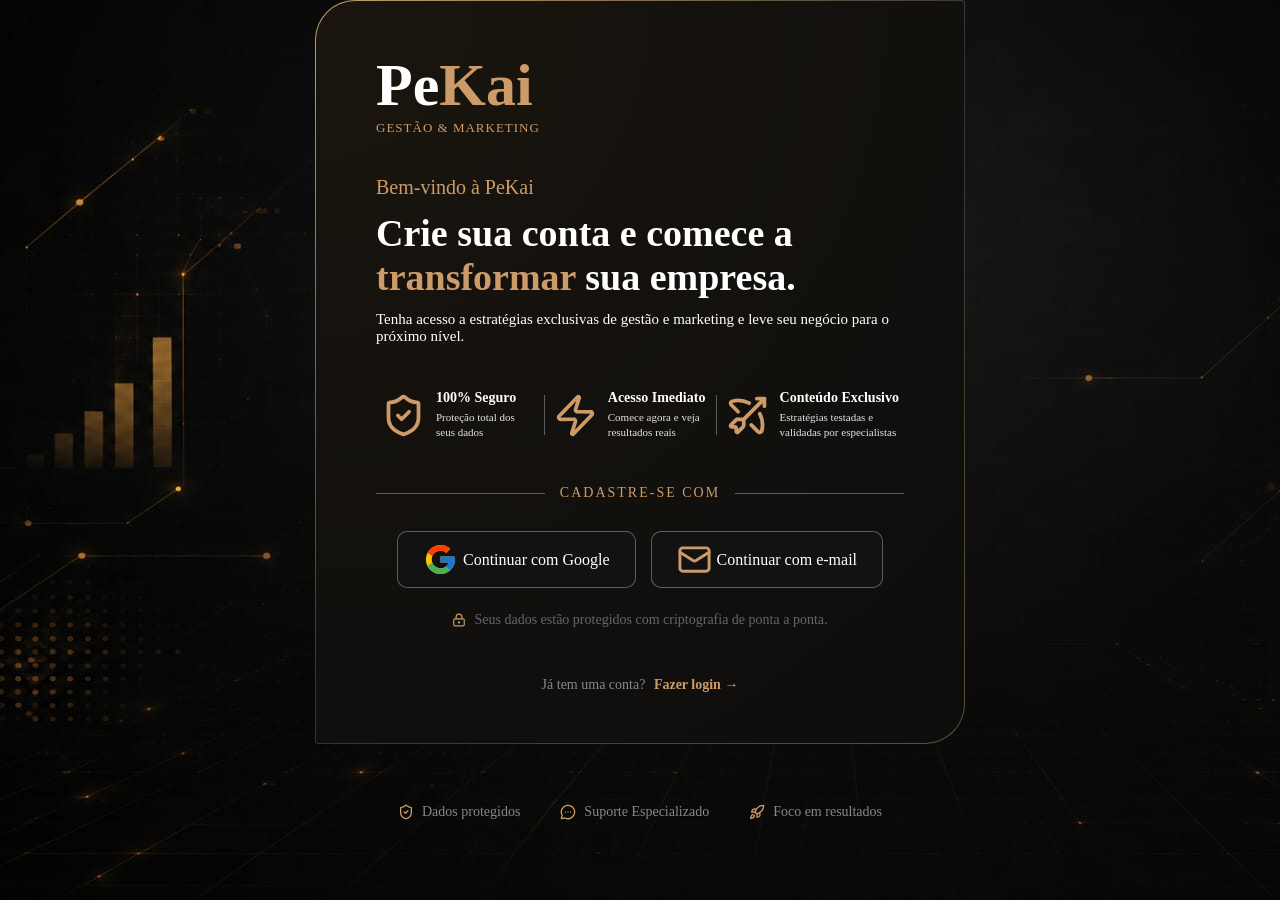
==== commit 6efc3156: "atualizado" ====
--- a/index.html
+++ b/index.html
@@ -7,6 +7,8 @@
     <link rel="stylesheet" href="styles/style.css">
     <link rel="stylesheet" href="fonts/fonts.css">
     <link rel="stylesheet" href="styles/media.css">
+
+    <meta name="referrer" content="strict-origin-when-cross-origin">
 </head>
 <body>
 
@@ -73,7 +75,7 @@
     </div>
     
     <div class="botoes-sociais">
-        <button class="btn-social">
+        <button type="button" class="btn-social" id="google-login-btn">
             <img src="google.svg" alt="Google"> <span>Continuar com Google</span>
         </button>
 
@@ -191,6 +193,8 @@
 
 </footer>
 
+    <script src="https://accounts.google.com/gsi/client" async defer></script>
+
     <script src="js/script.js"></script>
 </body>
 </html>
--- a/styles/style.css
+++ b/styles/style.css
@@ -374,7 +374,7 @@
 }
 
 .footer-beneficts p {
-    font-size: 12px;
+    font-size: 14px;
     color: #888;
     margin: 0;
     white-space: nowrap;
